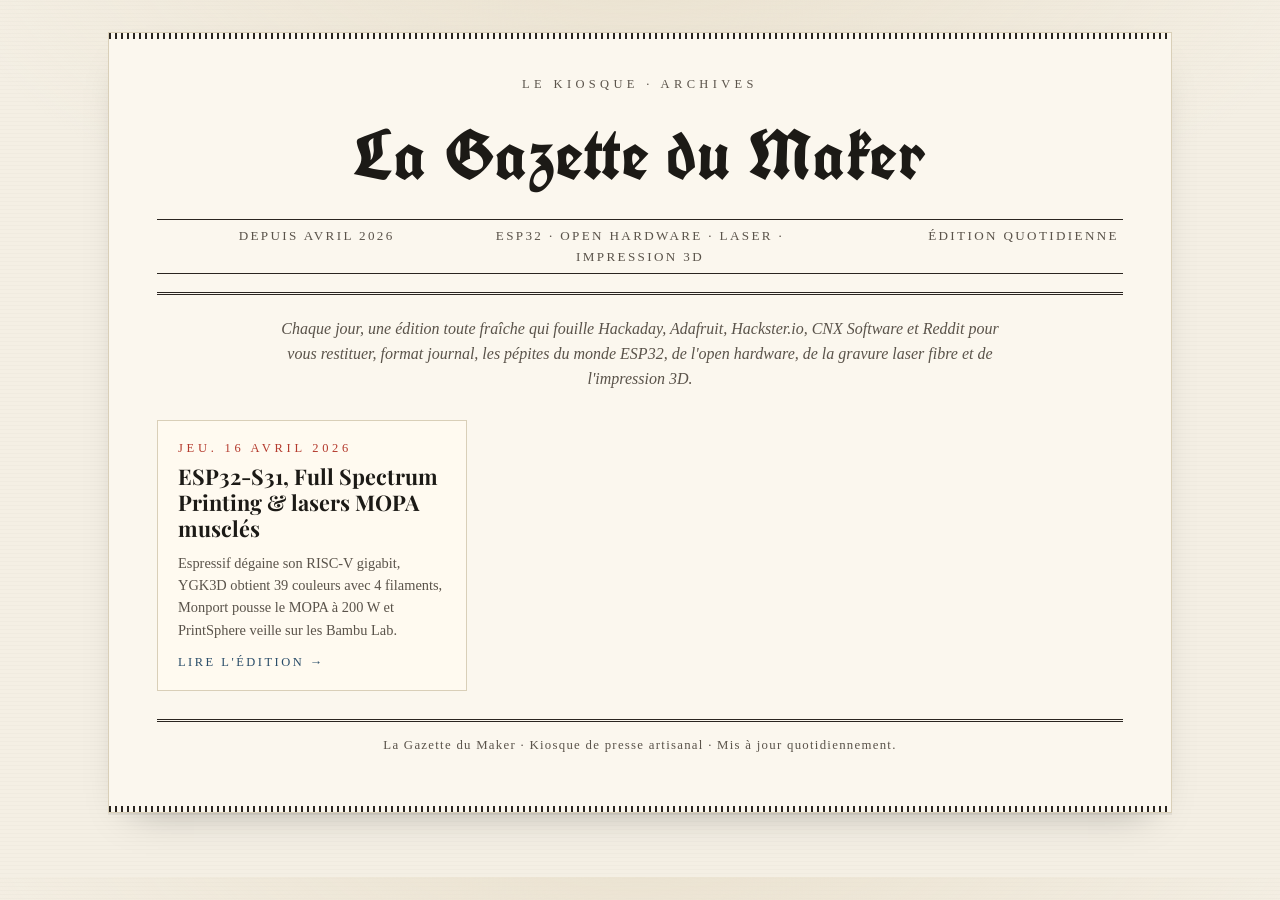
==== index.html @ dcba0b25 "Ajout de la Gazette du Maker - édition du 16 avril 2026 Page journal quotidienne couvrant ESP32, ope" ====
<!DOCTYPE html>
<html lang="fr">
<head>
  <meta charset="UTF-8" />
  <meta name="viewport" content="width=device-width, initial-scale=1.0" />
  <title>La Gazette du Maker — Kiosque</title>
  <link rel="preconnect" href="https://fonts.googleapis.com" />
  <link rel="preconnect" href="https://fonts.gstatic.com" crossorigin />
  <link href="https://fonts.googleapis.com/css2?family=Playfair+Display:ital,wght@0,600;0,800;1,600&family=UnifrakturCook:wght@700&display=swap" rel="stylesheet" />
  <link rel="stylesheet" href="assets/style.css" />
</head>
<body>
  <main class="wrap">
    <article class="paper">
      <header class="masthead">
        <div class="eyebrow">Le Kiosque · Archives</div>
        <h1>La Gazette du Maker</h1>
        <div class="meta">
          <span>Depuis avril 2026</span>
          <span class="center">ESP32 · Open Hardware · Laser · Impression 3D</span>
          <span class="right">Édition quotidienne</span>
        </div>
      </header>

      <p class="index-intro">
        Chaque jour, une édition toute fraîche qui fouille Hackaday, Adafruit, Hackster.io,
        CNX Software et Reddit pour vous restituer, format journal, les pépites du monde
        ESP32, de l'open hardware, de la gravure laser fibre et de l'impression 3D.
      </p>

      <ul class="issue-grid">
        <li class="issue-card">
          <a href="2026-04-16.html">
            <div class="date">Jeu. 16 avril 2026</div>
            <h2 class="title">ESP32-S31, Full Spectrum Printing & lasers MOPA musclés</h2>
            <p class="desc">
              Espressif dégaine son RISC-V gigabit, YGK3D obtient 39 couleurs avec 4 filaments,
              Monport pousse le MOPA à 200 W et PrintSphere veille sur les Bambu Lab.
            </p>
            <div class="read">Lire l'édition →</div>
          </a>
        </li>
      </ul>

      <footer class="footer">
        La Gazette du Maker · Kiosque de presse artisanal · Mis à jour quotidiennement.
      </footer>
    </article>
  </main>
</body>
</html>
---- assets/style.css ----
/* Maker Gazette — stylesheet partagé */
:root {
  --bg: #f4efe4;
  --paper: #fbf7ee;
  --ink: #1c1a16;
  --muted: #5a534a;
  --accent: #b43a2d;
  --accent-2: #2a4d69;
  --rule: #2a2520;
  --shadow: 0 2px 0 rgba(0, 0, 0, 0.06), 0 18px 40px -24px rgba(0, 0, 0, 0.35);
}

* { box-sizing: border-box; }

html, body {
  margin: 0;
  padding: 0;
  background:
    radial-gradient(1200px 600px at 50% -10%, #e9e0cd 0%, transparent 60%),
    repeating-linear-gradient(0deg, transparent 0 3px, rgba(0,0,0,0.015) 3px 4px),
    var(--bg);
  color: var(--ink);
  font-family: "Iowan Old Style", "Palatino Linotype", Palatino, Georgia, "Times New Roman", serif;
  line-height: 1.55;
}

a { color: var(--accent); text-decoration: none; border-bottom: 1px solid rgba(180, 58, 45, 0.35); }
a:hover { color: var(--accent-2); border-bottom-color: var(--accent-2); }

.wrap {
  max-width: 1120px;
  margin: 0 auto;
  padding: 32px 28px 64px;
}

.paper {
  background: var(--paper);
  border: 1px solid #d9cfb8;
  box-shadow: var(--shadow);
  padding: 42px 48px 56px;
  position: relative;
}
.paper::before,
.paper::after {
  content: "";
  position: absolute;
  left: 0; right: 0;
  height: 6px;
  background: repeating-linear-gradient(90deg, var(--rule) 0 2px, transparent 2px 6px);
}
.paper::before { top: 0; }
.paper::after { bottom: 0; }

.masthead {
  text-align: center;
  border-bottom: 3px double var(--rule);
  padding-bottom: 18px;
  margin-bottom: 22px;
}
.masthead .eyebrow {
  letter-spacing: 0.35em;
  text-transform: uppercase;
  font-size: 0.78rem;
  color: var(--muted);
}
.masthead h1 {
  font-family: "UnifrakturCook", "Playfair Display", "Times New Roman", serif;
  font-size: clamp(2.6rem, 6vw, 4.4rem);
  margin: 6px 0 4px;
  letter-spacing: 0.01em;
}
.masthead .meta {
  display: flex;
  justify-content: space-between;
  gap: 12px;
  font-size: 0.82rem;
  color: var(--muted);
  text-transform: uppercase;
  letter-spacing: 0.18em;
  border-top: 1px solid var(--rule);
  border-bottom: 1px solid var(--rule);
  padding: 6px 4px;
  margin-top: 10px;
}
.masthead .meta span { flex: 1; }
.masthead .meta .center { text-align: center; }
.masthead .meta .right { text-align: right; }

.lede {
  font-style: italic;
  text-align: center;
  font-size: 1.05rem;
  color: var(--muted);
  max-width: 780px;
  margin: 8px auto 22px;
}

.columns {
  column-count: 2;
  column-gap: 36px;
  column-rule: 1px solid #cdc2ab;
}
@media (max-width: 780px) {
  .columns { column-count: 1; }
  .paper { padding: 28px 20px 36px; }
}

.section {
  break-inside: avoid;
  margin-bottom: 26px;
  padding-bottom: 4px;
}

.kicker {
  display: inline-block;
  font-size: 0.72rem;
  letter-spacing: 0.3em;
  text-transform: uppercase;
  color: #fff;
  background: var(--accent);
  padding: 3px 10px;
  margin-bottom: 8px;
}
.kicker.blue { background: var(--accent-2); }
.kicker.ink { background: var(--ink); }

.headline {
  font-family: "Playfair Display", "Iowan Old Style", Georgia, serif;
  font-size: 1.45rem;
  line-height: 1.2;
  margin: 2px 0 6px;
}
.subhead {
  color: var(--muted);
  font-style: italic;
  margin: 0 0 10px;
}
.dropcap::first-letter {
  font-family: "Playfair Display", Georgia, serif;
  font-size: 3.2rem;
  float: left;
  line-height: 0.9;
  padding: 4px 8px 0 0;
  color: var(--accent);
}

.story p { margin: 0 0 10px; }
.story .source {
  font-size: 0.78rem;
  color: var(--muted);
  margin-top: 6px;
}

.pullquote {
  break-inside: avoid;
  border-top: 2px solid var(--rule);
  border-bottom: 2px solid var(--rule);
  padding: 14px 10px;
  margin: 18px 0;
  font-family: "Playfair Display", Georgia, serif;
  font-size: 1.25rem;
  line-height: 1.3;
  text-align: center;
  color: var(--ink);
}
.pullquote cite {
  display: block;
  font-size: 0.78rem;
  font-style: normal;
  letter-spacing: 0.2em;
  text-transform: uppercase;
  color: var(--muted);
  margin-top: 8px;
}

.brief-list {
  list-style: none;
  padding: 0;
  margin: 6px 0 0;
}
.brief-list li {
  padding: 8px 0;
  border-bottom: 1px dashed #c8bda6;
}
.brief-list li:last-child { border-bottom: none; }
.brief-list strong { color: var(--ink); }

.footer {
  margin-top: 28px;
  padding-top: 14px;
  border-top: 3px double var(--rule);
  text-align: center;
  font-size: 0.8rem;
  color: var(--muted);
  letter-spacing: 0.1em;
}

.nav-home {
  display: inline-block;
  margin-bottom: 16px;
  font-size: 0.85rem;
  letter-spacing: 0.15em;
  text-transform: uppercase;
  border-bottom: 1px solid var(--ink);
  color: var(--ink);
}

/* Index page specific */
.index-intro {
  text-align: center;
  max-width: 720px;
  margin: 10px auto 28px;
  color: var(--muted);
  font-style: italic;
}
.issue-grid {
  list-style: none;
  padding: 0;
  margin: 0;
  display: grid;
  grid-template-columns: repeat(auto-fill, minmax(260px, 1fr));
  gap: 18px;
}
.issue-card {
  background: #fffaf0;
  border: 1px solid #d9cfb8;
  padding: 18px 20px;
  display: flex;
  flex-direction: column;
  justify-content: space-between;
  min-height: 150px;
  transition: transform 0.15s ease, box-shadow 0.15s ease;
}
.issue-card:hover {
  transform: translateY(-2px);
  box-shadow: 0 10px 24px -16px rgba(0,0,0,0.35);
}
.issue-card a {
  color: var(--ink);
  border-bottom: none;
}
.issue-card .date {
  font-size: 0.78rem;
  letter-spacing: 0.3em;
  text-transform: uppercase;
  color: var(--accent);
  margin-bottom: 6px;
}
.issue-card .title {
  font-family: "Playfair Display", Georgia, serif;
  font-size: 1.35rem;
  line-height: 1.2;
  margin: 0 0 10px;
}
.issue-card .desc {
  font-size: 0.9rem;
  color: var(--muted);
  margin: 0;
}
.issue-card .read {
  margin-top: 12px;
  font-size: 0.78rem;
  letter-spacing: 0.2em;
  text-transform: uppercase;
  color: var(--accent-2);
}

.tag-row {
  display: flex;
  flex-wrap: wrap;
  gap: 6px;
  margin-top: 10px;
}
.tag {
  font-size: 0.68rem;
  letter-spacing: 0.15em;
  text-transform: uppercase;
  background: #ece2cc;
  color: var(--ink);
  padding: 2px 8px;
  border-radius: 2px;
}
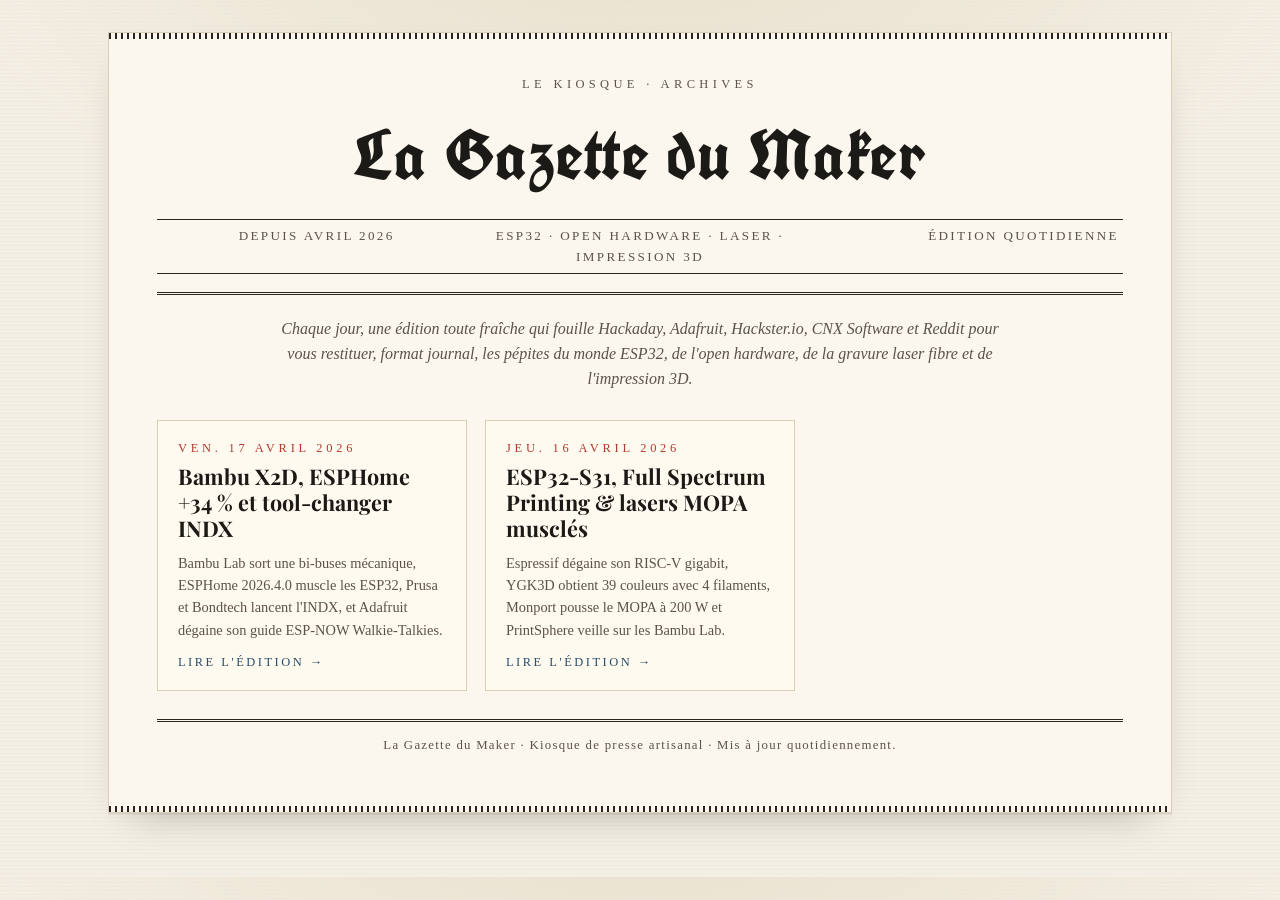
==== commit 949660cf: "Ajout de la Gazette du Maker - édition du 17 avril 2026 Co-Authored-By: Claude Opus 4.7 <noreply@ant" ====
--- a/index.html
+++ b/index.html
@@ -30,6 +30,17 @@
 
       <ul class="issue-grid">
         <li class="issue-card">
+          <a href="2026-04-17.html">
+            <div class="date">Ven. 17 avril 2026</div>
+            <h2 class="title">Bambu X2D, ESPHome +34 % et tool-changer INDX</h2>
+            <p class="desc">
+              Bambu Lab sort une bi-buses mécanique, ESPHome 2026.4.0 muscle les ESP32, Prusa
+              et Bondtech lancent l'INDX, et Adafruit dégaine son guide ESP-NOW Walkie-Talkies.
+            </p>
+            <div class="read">Lire l'édition →</div>
+          </a>
+        </li>
+        <li class="issue-card">
           <a href="2026-04-16.html">
             <div class="date">Jeu. 16 avril 2026</div>
             <h2 class="title">ESP32-S31, Full Spectrum Printing & lasers MOPA musclés</h2>
--- a/assets/style.css
+++ b/assets/style.css
@@ -280,3 +280,92 @@
   padding: 2px 8px;
   border-radius: 2px;
 }
+
+/* Figures, illustrations, SVG charts */
+.figure {
+  break-inside: avoid;
+  margin: 10px 0 14px;
+  padding: 8px;
+  background: #fffaf0;
+  border: 1px solid #d9cfb8;
+  box-shadow: inset 0 0 0 4px #fbf7ee, inset 0 0 0 5px #d9cfb8;
+}
+.figure img,
+.figure svg {
+  width: 100%;
+  height: auto;
+  display: block;
+  filter: contrast(1.02) saturate(0.88);
+}
+.figure.halftone img {
+  filter: contrast(1.05) saturate(0.7) sepia(0.08);
+}
+.figure figcaption {
+  font-size: 0.78rem;
+  color: var(--muted);
+  font-style: italic;
+  text-align: center;
+  margin-top: 6px;
+  padding: 0 4px;
+  letter-spacing: 0.02em;
+}
+.figure figcaption strong {
+  font-style: normal;
+  color: var(--ink);
+  letter-spacing: 0.18em;
+  text-transform: uppercase;
+  font-size: 0.68rem;
+  margin-right: 6px;
+}
+
+/* Inline SVG chart styling */
+.chart-svg text {
+  font-family: "Iowan Old Style", Georgia, serif;
+  fill: var(--ink);
+}
+.chart-svg .axis line,
+.chart-svg .axis path {
+  stroke: var(--rule);
+  stroke-width: 1;
+  fill: none;
+}
+.chart-svg .bar-red { fill: var(--accent); }
+.chart-svg .bar-blue { fill: var(--accent-2); }
+.chart-svg .bar-ink { fill: var(--ink); }
+.chart-svg .grid { stroke: #cdc2ab; stroke-dasharray: 2 3; }
+
+/* Hero/lead image spanning both columns */
+.hero-figure {
+  column-span: all;
+  margin: 6px 0 22px;
+}
+
+/* Data stat row */
+.stat-row {
+  break-inside: avoid;
+  display: grid;
+  grid-template-columns: repeat(3, 1fr);
+  gap: 8px;
+  margin: 10px 0 12px;
+  border-top: 1px solid var(--rule);
+  border-bottom: 1px solid var(--rule);
+  padding: 8px 0;
+}
+.stat {
+  text-align: center;
+  padding: 2px 4px;
+}
+.stat .num {
+  font-family: "Playfair Display", Georgia, serif;
+  font-size: 1.6rem;
+  font-weight: 800;
+  color: var(--accent);
+  line-height: 1;
+}
+.stat .lbl {
+  font-size: 0.68rem;
+  letter-spacing: 0.18em;
+  text-transform: uppercase;
+  color: var(--muted);
+  margin-top: 4px;
+}
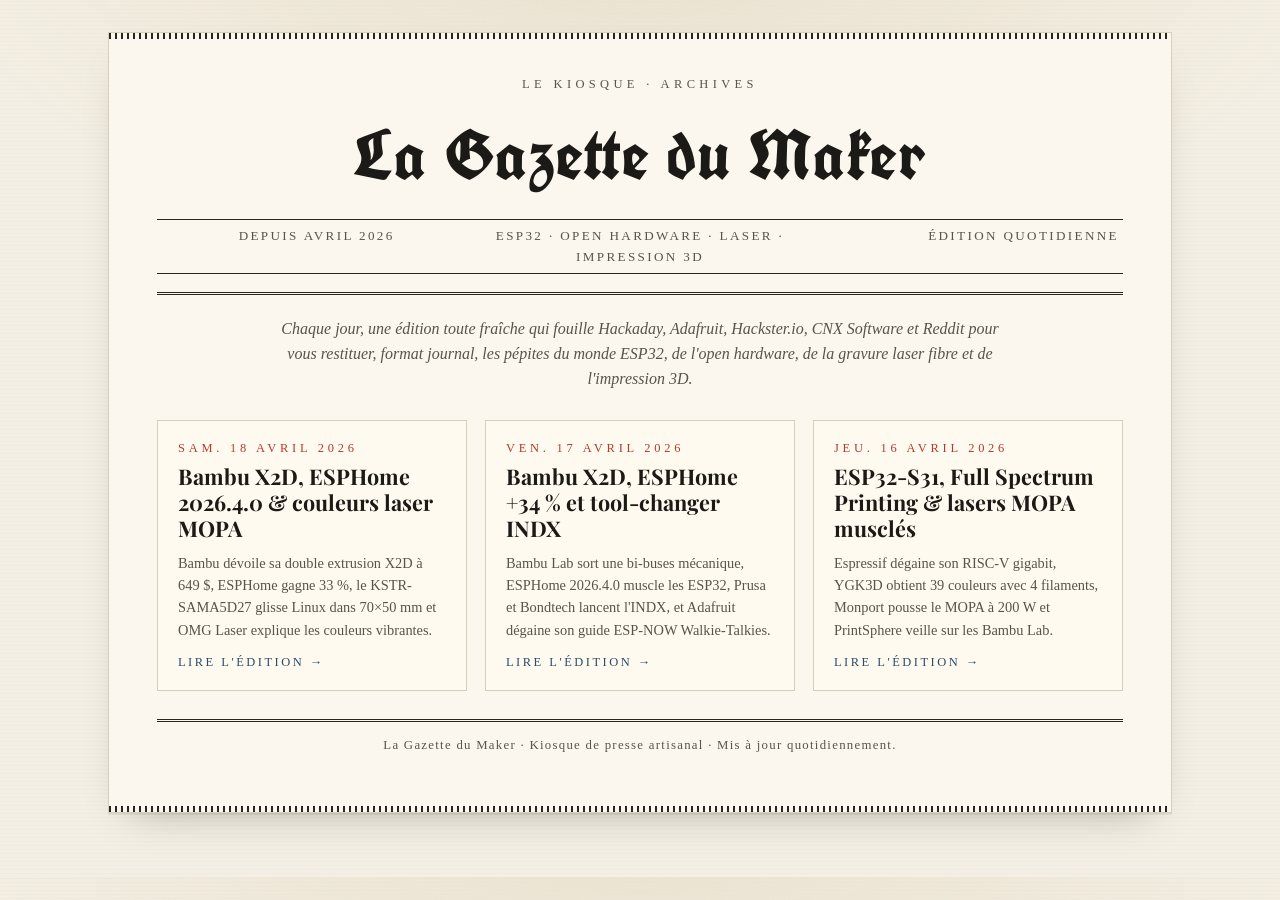
==== commit 2d250b7e: "Ajout de l'édition du 18 avril 2026 Nouveaux sujets distincts de ceux du 16 avril : lancement de la " ====
--- a/index.html
+++ b/index.html
@@ -30,6 +30,17 @@
 
       <ul class="issue-grid">
         <li class="issue-card">
+          <a href="2026-04-18.html">
+            <div class="date">Sam. 18 avril 2026</div>
+            <h2 class="title">Bambu X2D, ESPHome 2026.4.0 & couleurs laser MOPA</h2>
+            <p class="desc">
+              Bambu dévoile sa double extrusion X2D à 649 $, ESPHome gagne 33 %, le KSTR-SAMA5D27
+              glisse Linux dans 70×50 mm et OMG Laser explique les couleurs vibrantes.
+            </p>
+            <div class="read">Lire l'édition →</div>
+          </a>
+        </li>
+        <li class="issue-card">
           <a href="2026-04-17.html">
             <div class="date">Ven. 17 avril 2026</div>
             <h2 class="title">Bambu X2D, ESPHome +34 % et tool-changer INDX</h2>
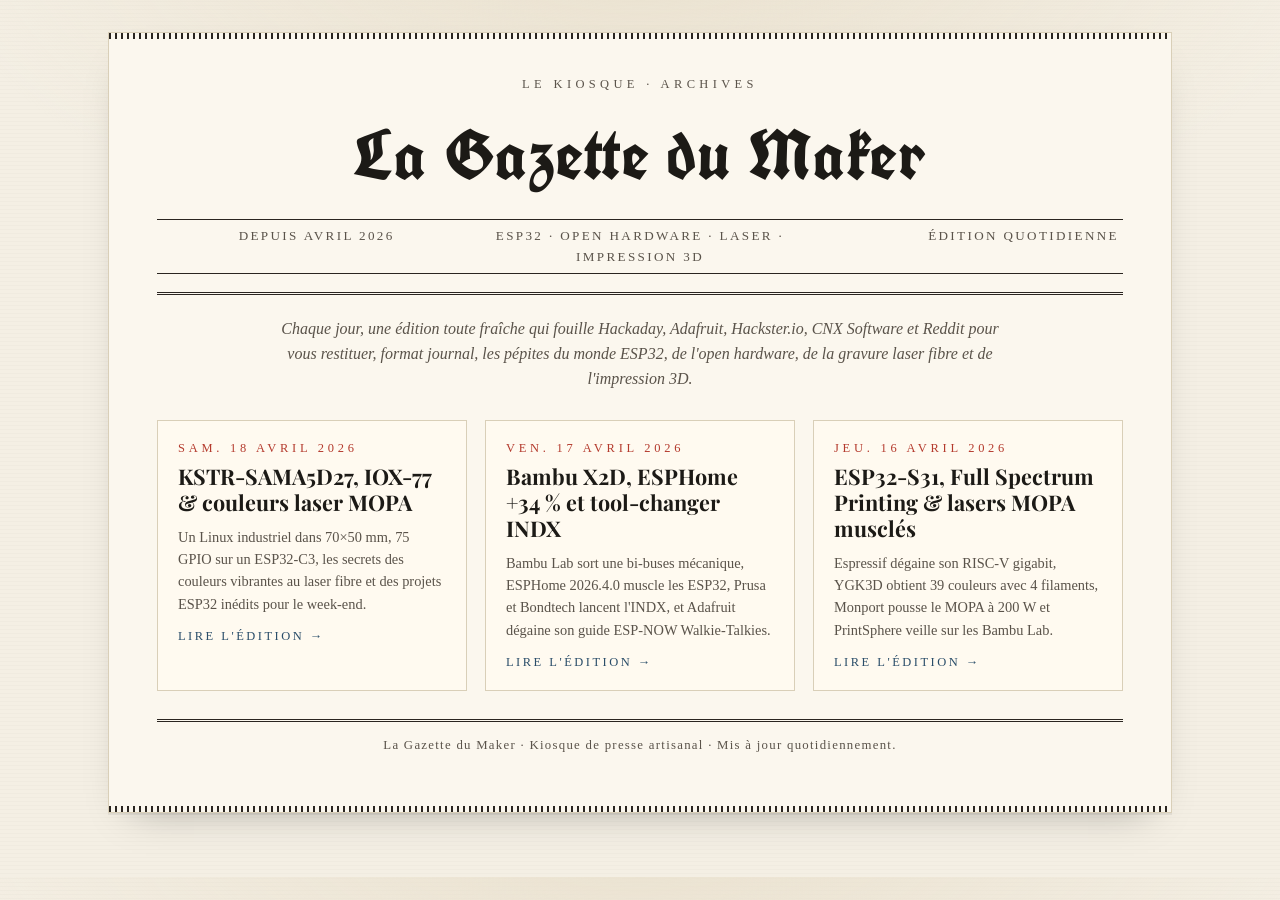
==== commit 7b32670c: "Retrait des doublons de l'édition du 18 avril Suppression des articles Bambu X2D et ESPHome 2026.4.0" ====
--- a/index.html
+++ b/index.html
@@ -32,10 +32,10 @@
         <li class="issue-card">
           <a href="2026-04-18.html">
             <div class="date">Sam. 18 avril 2026</div>
-            <h2 class="title">Bambu X2D, ESPHome 2026.4.0 & couleurs laser MOPA</h2>
+            <h2 class="title">KSTR-SAMA5D27, IOX-77 & couleurs laser MOPA</h2>
             <p class="desc">
-              Bambu dévoile sa double extrusion X2D à 649 $, ESPHome gagne 33 %, le KSTR-SAMA5D27
-              glisse Linux dans 70×50 mm et OMG Laser explique les couleurs vibrantes.
+              Un Linux industriel dans 70×50 mm, 75 GPIO sur un ESP32-C3, les secrets des couleurs
+              vibrantes au laser fibre et des projets ESP32 inédits pour le week-end.
             </p>
             <div class="read">Lire l'édition →</div>
           </a>
